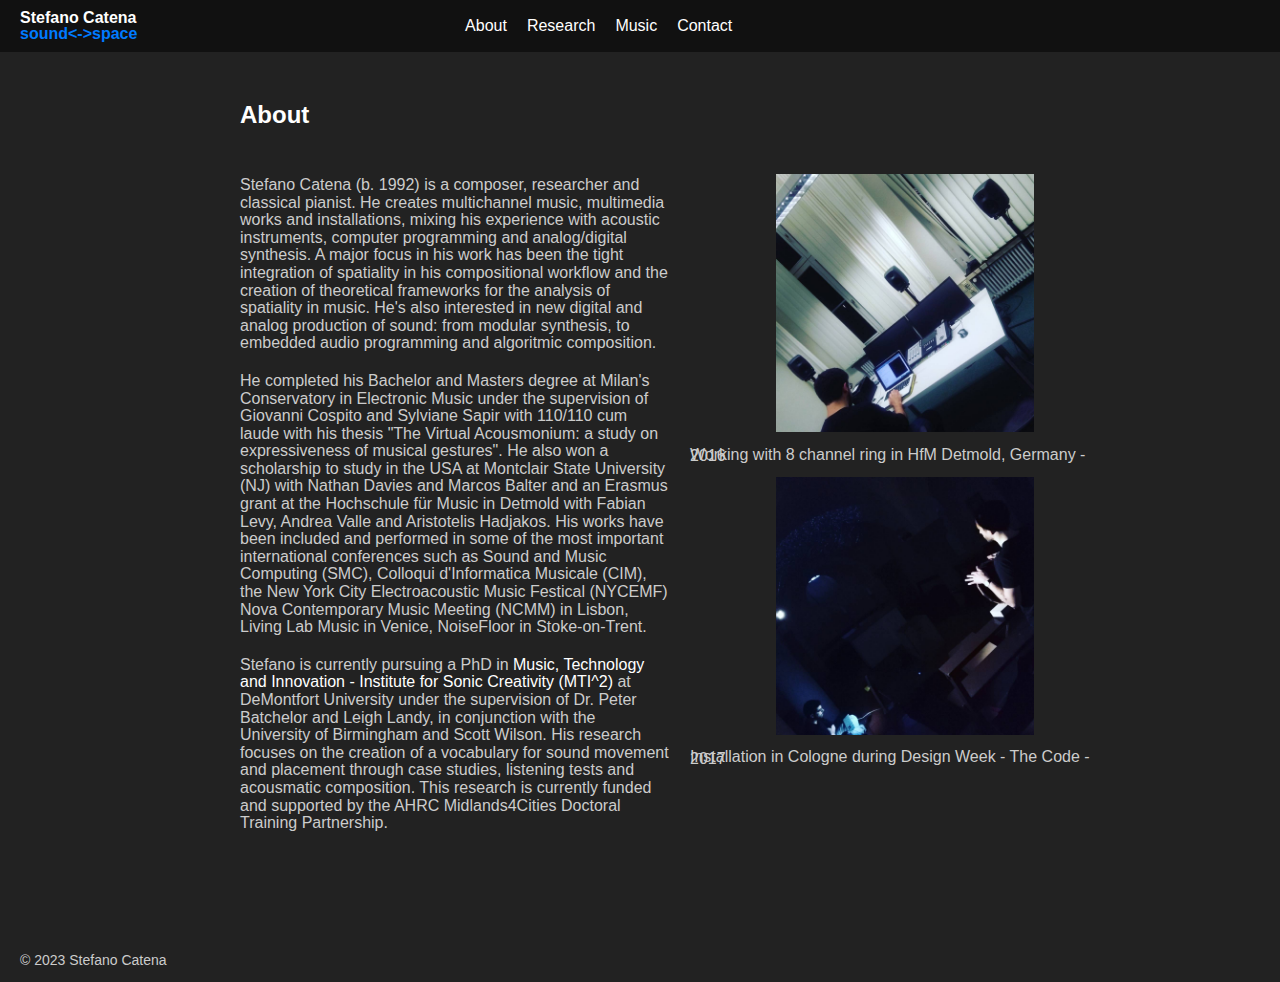
==== index.html @ 9e27ecdf "Upload files" ====
<!DOCTYPE html>
<html lang="en">
<head>
  <meta charset="UTF-8">
  <meta name="viewport" content="width=device-width, initial-scale=1.0">
  <title>Stefano Catena - About</title>
  <link rel="stylesheet" href="styles.css">
</head>
<body>
  <header>
    <div class="header-content">
        <div class="branding">
            <h1>
              <a href="index.html">
                <span class="name">Stefano Catena</span><br>
                <span class="tagline">sound&lt;-&gt;space</span>
            </a>
            </h1>
        </div>
        <nav>
        <ul>
            <li><a href="index.html">About</a></li>
            <li><a href="research.html">Research</a></li>
            <li><a href="music.html">Music</a></li>
            <li><a href="contact.html">Contact</a></li>
        </ul>
        </nav>
    </div>
  </header>


  <main>
    <section id="about" class="flex-container">
      <div class="left-column">
        <h2>About</h2>
        <p>&nbsp</p>
        <p>Stefano Catena (b. 1992) is a composer, researcher and classical pianist. He creates multichannel music, multimedia works and installations, mixing his experience with acoustic instruments, computer programming and analog/digital synthesis.
          A major focus in his work has been the tight integration of spatiality in his compositional workflow and the creation of theoretical frameworks for the analysis of spatiality in music. 
          He's also interested in new digital and analog production of sound: from modular synthesis, to embedded audio programming and algoritmic composition.
        </p>
        <p>He completed his Bachelor and Masters degree at Milan's Conservatory in Electronic Music under the supervision of Giovanni Cospito and Sylviane Sapir with 110/110 cum laude with his thesis "The Virtual Acousmonium: a study on expressiveness of musical gestures". 
          He also won a scholarship to study in the USA at Montclair State University (NJ) with Nathan Davies and Marcos Balter and an Erasmus grant at the Hochschule für Music in Detmold with Fabian Levy, Andrea Valle and Aristotelis Hadjakos. 
          His works have been included and performed in some of the most important international conferences such as Sound and Music Computing (SMC), Colloqui d'Informatica Musicale (CIM), the New York City Electroacoustic Music Festical (NYCEMF) Nova Contemporary Music Meeting (NCMM) in Lisbon, Living Lab Music in Venice, NoiseFloor in Stoke-on-Trent.</p>
          <p>Stefano is currently pursuing a PhD in <a href="https://www.dmu.ac.uk/research/research-faculties-and-institutes/technology/mtirc/mtirc.aspx">Music, Technology and Innovation - Institute for Sonic Creativity (MTI^2)</a> at DeMontfort University under the supervision of Dr. Peter Batchelor and Leigh Landy, in conjunction with the University of Birmingham and Scott Wilson. 
            His research focuses on the creation of a vocabulary for sound movement and placement through case studies, listening tests and acousmatic composition. 
          This research is currently funded and supported by the AHRC Midlands4Cities Doctoral Training Partnership.
          </p>
      </div>
      <div class="right-column">
        <img src="8ch.jpg" alt="Your Image">
        <p>&nbsp</p>
        <p>Working with 8 channel ring in HfM Detmold, Germany - 2016</p>
        <img src="installation.jpg" alt="Yo">
        <p>&nbsp</p>
        <p>Installation in Cologne during Design Week - The Code - 2017</p>
      </div>
    </section>
  </main>

  <footer>
    <p>&copy; 2023 Stefano Catena</p>
  </footer>
</body>
</html>
---- styles.css ----
/* Reset styles */
* {
  box-sizing: border-box;
  margin: 0;
  padding: 0;
}

/* Global styles */
body {
  font-family: "Arial", sans-serif;
  background-color: #222;
  color: #fff;
  line-height: 1.5;
  display: flex;
  flex-direction: column;
  min-height: 100vh; /* Set minimum height to ensure the footer sticks to the bottom */
  overflow: scroll;
}

a {
  color: #fff;
  text-decoration: none;
}

/* Header */
header {
  background-color: #111;
  padding: 10px 20px;
}

.header-content {
  display: flex;
  align-items: center;
}

nav {
  flex-grow: 1;
  display: flex;
  justify-content: center;
  align-items: center;
  margin-right: 200px;
}

nav ul {
  list-style: none;
  display: flex;
  justify-content: center;
  align-items: center;
}

nav ul li {
  margin-right: 20px;
}

nav ul li:last-child {
  margin-right: 0;
}

nav ul li a {
  position: relative; /* Add relative positioning */
}

nav ul li a:after {
  content: "";
  position: absolute;
  bottom: -5px; /* Adjust the position of the underline */
  left: 0;
  width: 100%;
  height: 2px;
  background-color: #fff;
  transform: scaleX(0); /* Start with no underline */
  transition: transform 0.2s ease-in-out;
}

nav ul li a:hover:after {
  transform: scaleX(1); /* Apply the underline effect on hover */
}

/* Main */
main {
  flex: 1; /* Fill the remaining vertical space */
  padding: 50px 40px;
  margin-right: 120px;
  text-align: center;
}

section {
  margin-bottom: 40px;
}

h1, h2 {
  font-family: "Arial", sans-serif;
  font-weight: 700;
  color: #fff;
}

h1 {
  font-size: 18px;
  margin-bottom: 20px;
  line-height: 1;
}


h2 {
  font-size: 24px;
  margin-bottom: 10px;
}

p {
  margin-bottom: 20px;
  color: #ccc;
}

.button {
  display: inline-block;
  padding: 10px 20px;
  background-color: #007bff;
  color: #fff;
  border-radius: 4px;
  transition: background-color 0.3s ease;
}

.button:hover {
  background-color: #0056b3;
}

.name {
  color: #ffffff; /* Green color for the name */
}

.tagline {
  color: #007bff; /* Blue color for the tagline */
}

.branding {
  display: flex;
  align-items: center;
}

.branding h1 {
  font-family: "Raleway", sans-serif;
  font-weight: 700;
  font-size: 16px;
  color: #fff;
  margin: 0;
  line-height: 1;
}

/* Footer */
footer {
  background-color: #222;
  padding: 8px 20px;
  text-align: center;
  color: #ccc;
  display: flex;
  justify-content: left; /* Center the content horizontally */
  align-items: left; /* Center the content vertically */
  height: 40px; /* Set a fixed height to keep the footer centered */
}

footer p {
  font-size: 14px; /* Adjust the font size as desired */
}

/* Add the following CSS rules to your existing styles.css file */

section#about {
text-align: left;
}

.flex-container {
  display: flex;
}

.left-column {
  flex: 1;
  line-height: 1.1;
  padding-right: 20px;
  margin-left: 200px;
}

.right-column {
  flex: 1;
  line-height: 0.1;
  display: flex;
  flex-direction: column;
  align-items: center;
  justify-content: center;
  padding-left: -10px;
}

.right-column img {
  max-width: 60%;
  height: auto;
}

section#research {
  text-align: left;
  margin-left: 150px;

}

hr.divide {
  align-content: left;
  background-color: whitesmoke;
  width: 80%;
  height: 1px;
  border-top: 1px solid black
}


section
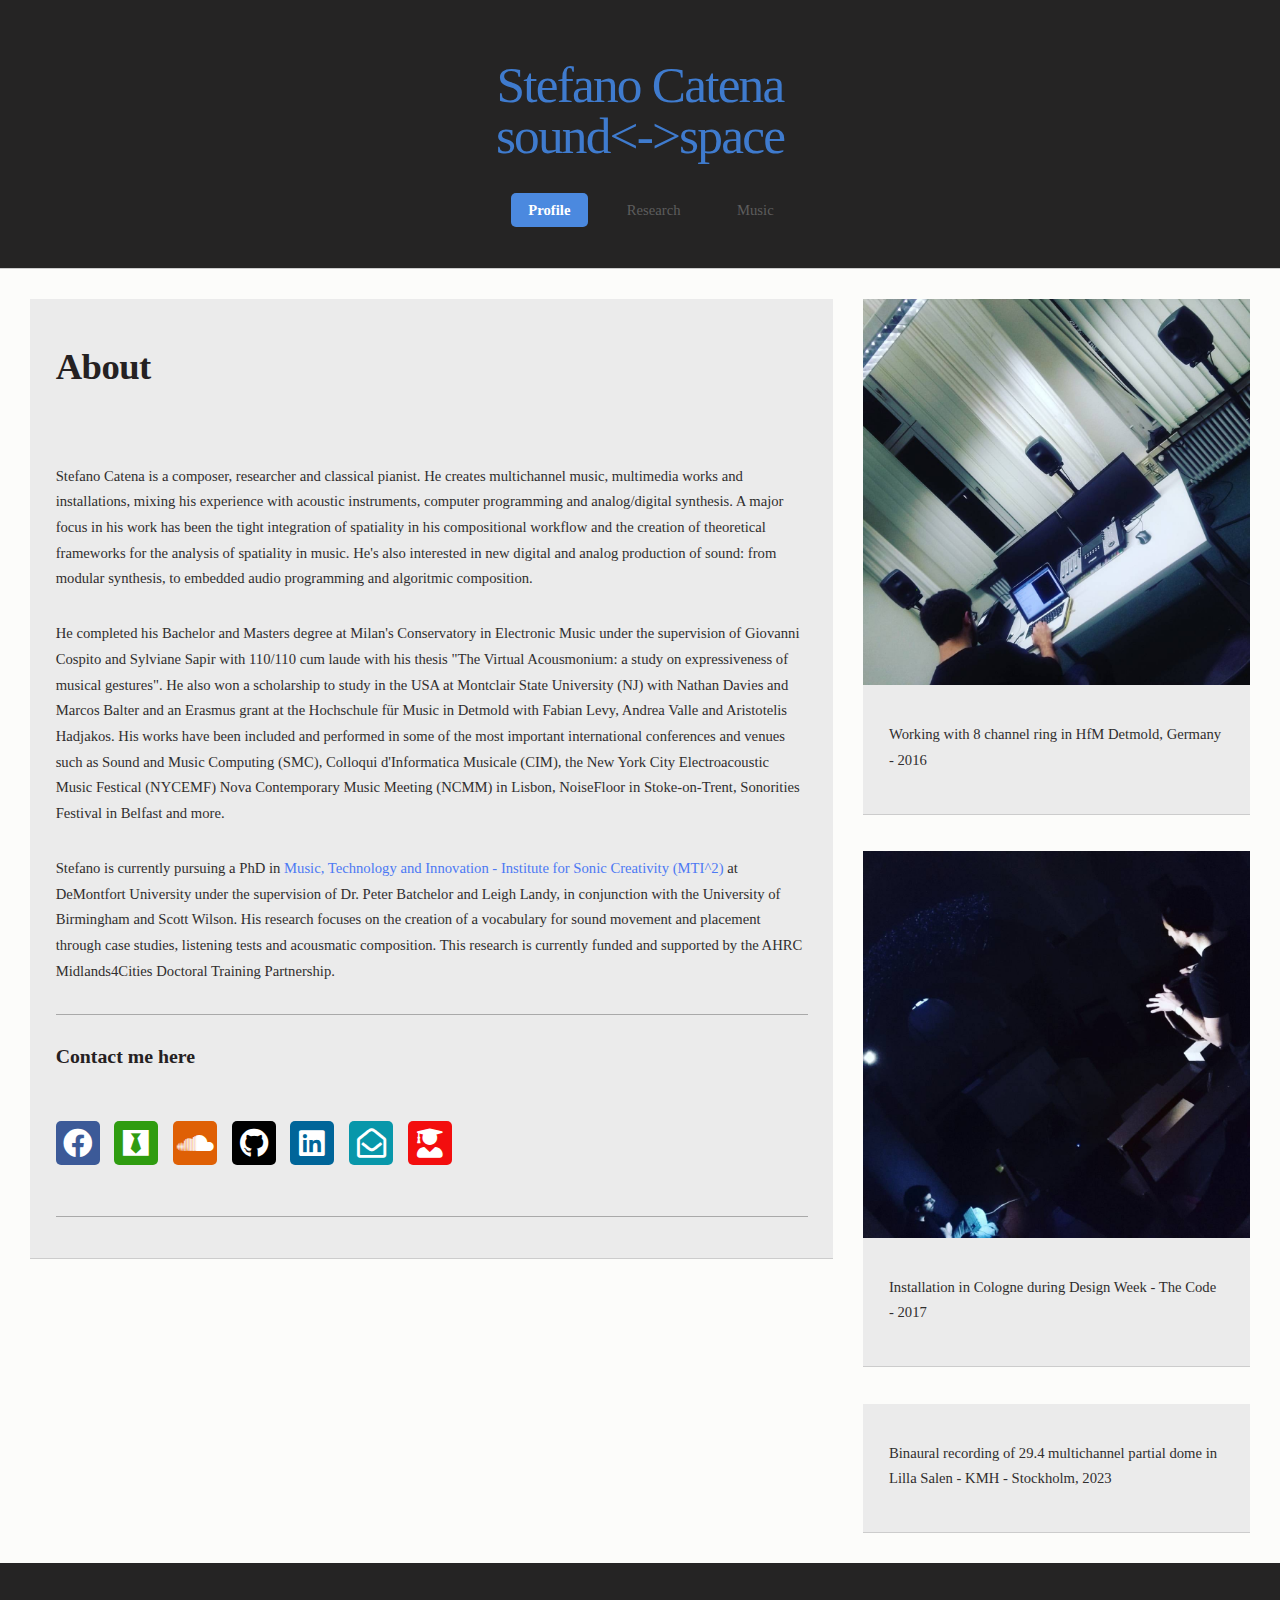
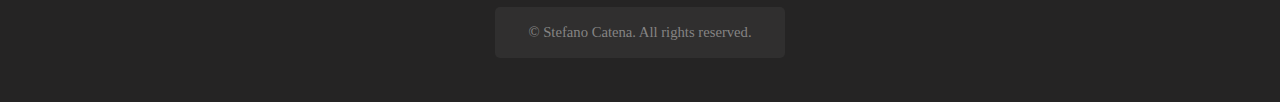
==== commit 1638b5c2: "Upload" ====
--- a/index.html
+++ b/index.html
@@ -1,64 +1,134 @@
-<!DOCTYPE html>
-<html lang="en">
-<head>
-  <meta charset="UTF-8">
-  <meta name="viewport" content="width=device-width, initial-scale=1.0">
-  <title>Stefano Catena - About</title>
-  <link rel="stylesheet" href="styles.css">
-</head>
-<body>
-  <header>
-    <div class="header-content">
-        <div class="branding">
-            <h1>
-              <a href="index.html">
-                <span class="name">Stefano Catena</span><br>
-                <span class="tagline">sound&lt;-&gt;space</span>
-            </a>
-            </h1>
-        </div>
-        <nav>
-        <ul>
-            <li><a href="index.html">About</a></li>
-            <li><a href="research.html">Research</a></li>
-            <li><a href="music.html">Music</a></li>
-            <li><a href="contact.html">Contact</a></li>
-        </ul>
-        </nav>
-    </div>
-  </header>
-
-
-  <main>
-    <section id="about" class="flex-container">
-      <div class="left-column">
-        <h2>About</h2>
-        <p>&nbsp</p>
-        <p>Stefano Catena (b. 1992) is a composer, researcher and classical pianist. He creates multichannel music, multimedia works and installations, mixing his experience with acoustic instruments, computer programming and analog/digital synthesis.
-          A major focus in his work has been the tight integration of spatiality in his compositional workflow and the creation of theoretical frameworks for the analysis of spatiality in music. 
-          He's also interested in new digital and analog production of sound: from modular synthesis, to embedded audio programming and algoritmic composition.
-        </p>
-        <p>He completed his Bachelor and Masters degree at Milan's Conservatory in Electronic Music under the supervision of Giovanni Cospito and Sylviane Sapir with 110/110 cum laude with his thesis "The Virtual Acousmonium: a study on expressiveness of musical gestures". 
-          He also won a scholarship to study in the USA at Montclair State University (NJ) with Nathan Davies and Marcos Balter and an Erasmus grant at the Hochschule für Music in Detmold with Fabian Levy, Andrea Valle and Aristotelis Hadjakos. 
-          His works have been included and performed in some of the most important international conferences such as Sound and Music Computing (SMC), Colloqui d'Informatica Musicale (CIM), the New York City Electroacoustic Music Festical (NYCEMF) Nova Contemporary Music Meeting (NCMM) in Lisbon, Living Lab Music in Venice, NoiseFloor in Stoke-on-Trent.</p>
-          <p>Stefano is currently pursuing a PhD in <a href="https://www.dmu.ac.uk/research/research-faculties-and-institutes/technology/mtirc/mtirc.aspx">Music, Technology and Innovation - Institute for Sonic Creativity (MTI^2)</a> at DeMontfort University under the supervision of Dr. Peter Batchelor and Leigh Landy, in conjunction with the University of Birmingham and Scott Wilson. 
-            His research focuses on the creation of a vocabulary for sound movement and placement through case studies, listening tests and acousmatic composition. 
-          This research is currently funded and supported by the AHRC Midlands4Cities Doctoral Training Partnership.
-          </p>
-      </div>
-      <div class="right-column">
-        <img src="8ch.jpg" alt="Your Image">
-        <p>&nbsp</p>
-        <p>Working with 8 channel ring in HfM Detmold, Germany - 2016</p>
-        <img src="installation.jpg" alt="Yo">
-        <p>&nbsp</p>
-        <p>Installation in Cologne during Design Week - The Code - 2017</p>
-      </div>
-    </section>
-  </main>
-
-  <footer>
-    <p>&copy; 2023 Stefano Catena</p>
-  </footer>
-</body>
-</html>
+<!DOCTYPE HTML>
+<html>
+	<head>
+		<title>Stefano Catena - Home</title>
+		<meta charset="utf-8" />
+		<meta name="viewport" content="width=device-width, initial-scale=1, user-scalable=no" />
+		<link rel="stylesheet" href="assets/css/main.css" />
+	</head>
+	<body class="right-sidebar is-preload">
+		<div id="page-wrapper">
+
+			<!-- Header -->
+				<section id="header">
+
+					<!-- Logo -->
+					<h1>
+						<a href="index.html">
+						  <span class="name">Stefano Catena</span><br>
+						  <span class="tagline">sound&lt;-&gt;space</span>
+					  </a>
+					  </h1>
+
+					<!-- Nav -->
+						<nav id="nav">
+							<ul>
+								<li class="current"><a href="index.html">Profile</a></li>
+								<li><a href="research.html">Research</a></li>
+								<li><a href="music.html">Music</a></li>
+							</ul>
+						</nav>
+
+				</section>
+
+			<!-- Main -->
+				<section id="main">
+					<div class="container">
+						<div class="row">
+							<div class="col-8 col-12-medium">
+
+								<!-- Content -->
+									<article class="box post">
+										<!--<a href="#" class="image featured"><img src="images/pic01.jpg" alt="" /></a>-->
+										<header>
+											<h2>About</h2>
+										</header>
+										<p>&nbsp</p>
+										<p>
+											Stefano Catena is a composer, researcher and classical pianist. He creates multichannel music, multimedia works and installations, mixing his experience with acoustic instruments, computer programming and analog/digital synthesis.
+          A major focus in his work has been the tight integration of spatiality in his compositional workflow and the creation of theoretical frameworks for the analysis of spatiality in music. 
+          He's also interested in new digital and analog production of sound: from modular synthesis, to embedded audio programming and algoritmic composition.
+										</p>
+										<p>
+											He completed his Bachelor and Masters degree at Milan's Conservatory in Electronic Music under the supervision of Giovanni Cospito and Sylviane Sapir with 110/110 cum laude with his thesis "The Virtual Acousmonium: a study on expressiveness of musical gestures". 
+          He also won a scholarship to study in the USA at Montclair State University (NJ) with Nathan Davies and Marcos Balter and an Erasmus grant at the Hochschule für Music in Detmold with Fabian Levy, Andrea Valle and Aristotelis Hadjakos. 
+          His works have been included and performed in some of the most important international conferences and venues such as Sound and Music Computing (SMC), Colloqui d'Informatica Musicale (CIM), the New York City Electroacoustic Music Festical (NYCEMF) Nova Contemporary Music Meeting (NCMM) in Lisbon, NoiseFloor in Stoke-on-Trent, Sonorities Festival in Belfast and more.
+										</p>
+											<p>
+												Stefano is currently pursuing a PhD in <a href="https://www.dmu.ac.uk/research/research-faculties-and-institutes/technology/mtirc/mtirc.aspx">Music, Technology and Innovation - Institute for Sonic Creativity (MTI^2)</a> at DeMontfort University under the supervision of Dr. Peter Batchelor and Leigh Landy, in conjunction with the University of Birmingham and Scott Wilson. 
+            His research focuses on the creation of a vocabulary for sound movement and placement through case studies, listening tests and acousmatic composition. 
+          This research is currently funded and supported by the AHRC Midlands4Cities Doctoral Training Partnership.
+											</p>
+											<hr>
+											<h3>Contact me here</h3>
+											<br>
+											<br>
+											<ul class="social">
+												<li><a class="icon brands fa-facebook" href="https://www.facebook.com/stecat.23"><span class="label">Facebook</span></a></li>
+												<li><a class="icon brands fa-black-tie" href="https://www.midlands4cities.ac.uk/student_profile/stefano-catena/"><span class="label">Midlands4Cities</span></a></li>
+												<li><a class="icon brands fa-soundcloud" href="https://soundcloud.com/stefanocatena"><span class="label">SoundCloud</span></a></li>
+												<li><a class="icon brands fa-github" href="https://github.com/StefanoCatena"><span class="label">Github</span></a></li>
+												<li><a class="icon brands fa-linkedin" href="https://www.linkedin.com/in/stefano-catena-256463101/"><span class="label">LinkedIn</span></a></li>
+												<li><a class="icon business fa-envelope-open" href="mailto:stefano.catena23@gmail.com"><span class="label">Mail</span></a></li>
+												<li><a class="fas fa-user-graduate" href="https://dmu.academia.edu/StefanoCatena"></a></li>
+			
+											</ul>
+
+											<hr>
+
+									</article>
+
+							</div>
+							<div class="col-4 col-12-medium">
+
+								<!-- Sidebar -->
+									<section class="box">
+										<a href="#" class="image featured"><img src="images/8ch.jpg" alt="" /></a>
+										<p>Working with 8 channel ring in HfM Detmold, Germany - 2016</p>
+									</section>
+									<section class="box">
+										<a href="#" class="image featured"><img src="images/installation.jpg" alt="" /></a>
+										<p>Installation in Cologne during Design Week - The Code - 2017</p>
+									</section>
+									<section class="box">
+										<a href="#" class="image featured"><img src="images/pic.png" alt="" /></a>
+										<p>Binaural recording of 29.4 multichannel partial dome in Lilla Salen - KMH - Stockholm, 2023</p>
+									</section>
+									
+
+
+							</div>
+							
+						</div>
+					</div>
+				</section>
+
+			<!-- Footer -->
+			<section id="footer">
+				<div class="container">
+					<div class="row">
+						<div class="col-12">
+
+							<!-- Copyright -->
+								<div id="copyright">
+									<ul class="links">
+										<li>&copy; Stefano Catena. All rights reserved.</li>
+									</ul>
+								</div>
+
+						</div>
+					</div>
+				</div>
+			</section>
+		</div>
+
+		<!-- Scripts -->
+			<script src="assets/js/jquery.min.js"></script>
+			<script src="assets/js/jquery.dropotron.min.js"></script>
+			<script src="assets/js/browser.min.js"></script>
+			<script src="assets/js/breakpoints.min.js"></script>
+			<script src="assets/js/util.js"></script>
+			<script src="assets/js/main.js"></script>
+
+	</body>
+</html>--- a/assets/css/main.css
+++ b/assets/css/main.css
@@ -0,0 +1,2949 @@
+@import url("fontawesome-all.min.css");
+@import url("https://fonts.googleapis.com/css?family=Source+Sans+Pro:300,400,700,900,300italic");
+
+/*
+	Dopetrope by HTML5 UP
+	html5up.net | @ajlkn
+	Free for personal and commercial use under the CCA 3.0 license (html5up.net/license)
+*/
+
+html, body, div, span, applet, object,
+iframe, h1, h2, h3, h4, h5, h6, p, blockquote,
+pre, a, abbr, acronym, address, big, cite,
+code, del, dfn, em, img, ins, kbd, q, s, samp,
+small, strike, strong, sub, sup, tt, var, b,
+u, i, center, dl, dt, dd, ol, ul, li, fieldset,
+form, label, legend, table, caption, tbody,
+tfoot, thead, tr, th, td, article, aside,
+canvas, details, embed, figure, figcaption,
+footer, header, hgroup, menu, nav, output, ruby,
+section, summary, time, mark, audio, video {
+	margin: 0;
+	padding: 0;
+	border: 0;
+	font-size: 100%;
+	font: inherit;
+	vertical-align: baseline;}
+
+article, aside, details, figcaption, figure,
+footer, header, hgroup, menu, nav, section {
+	display: block;}
+
+body {
+	line-height: 1;
+}
+
+ol, ul {
+	list-style: none;
+}
+
+blockquote, q {
+	quotes: none;
+}
+
+	blockquote:before, blockquote:after, q:before, q:after {
+		content: '';
+		content: none;
+	}
+
+table {
+	border-collapse: collapse;
+	border-spacing: 0;
+}
+
+body {
+	-webkit-text-size-adjust: none;
+}
+
+mark {
+	background-color: transparent;
+	color: inherit;
+}
+
+input::-moz-focus-inner {
+	border: 0;
+	padding: 0;
+}
+
+input, select, textarea {
+	-moz-appearance: none;
+	-webkit-appearance: none;
+	-ms-appearance: none;
+	appearance: none;
+}
+
+/* Basic */
+
+	html {
+		box-sizing: border-box;
+	}
+
+	*, *:before, *:after {
+		box-sizing: inherit;
+	}
+
+	body {
+		background: #252424;
+	}
+
+		body.is-preload *, body.is-preload *:before, body.is-preload *:after {
+			-moz-animation: none !important;
+			-webkit-animation: none !important;
+			-ms-animation: none !important;
+			animation: none !important;
+			-moz-transition: none !important;
+			-webkit-transition: none !important;
+			-ms-transition: none !important;
+			transition: none !important;
+		}
+
+	body, input, textarea, select {
+		font-family: 'Verdana';
+		font-weight: 300;
+		color: #302e2e;
+		font-size: 14pt;
+		line-height: 1.75em;
+	}
+
+	strong, b {
+		color: #000000;
+		font-weight: 550;
+		font-stye: bold;
+	}
+
+	i, em {
+		font-style: italic;
+	}
+
+	sub {
+		position: relative;
+		top: 0.5em;
+		font-size: 0.8em;
+	}
+
+	sup {
+		position: relative;
+		top: -0.5em;
+		font-size: 0.8em;
+	}
+
+	blockquote {
+		border-left: solid 0.75em #dddddd;
+		padding: 1em 0 1em 1.5em;
+		font-style: italic;
+	}
+
+	h1, h2, h3, h4, h5, h6 {
+		color: #252122;
+		font-weight: 700;
+	}
+
+	h1 a, h2 a, h3 a, h4 a, h5 a, h6 a {
+		color: inherit;
+		text-decoration: none;
+	}
+
+	h2 {
+		font-size: 1.5em;
+	}
+
+	h3 {
+		font-size: 1.35em;
+	}
+
+	a {
+		color: #4d79f3;
+		text-decoration: none;
+	}
+
+		a:hover {
+			color: #7e9ae9;
+			text-decoration: none ;
+		}
+
+	br.clear {
+		clear: both;
+	}
+
+	hr {
+		border: 0;
+		border-top: solid 1px #a9a9a9;
+		height: 1px;
+		margin: 2em 0 2em 0;
+	}
+
+	p, ul, ol, dl, table {
+		margin-bottom: 2em;
+	}
+
+/* Container */
+
+	.container {
+		margin: 0 auto;
+		max-width: 100%;
+		width: 70em;
+	}
+
+		@media screen and (max-width: 1680px) {
+
+			.container {
+				width: 70em;
+			}
+
+		}
+
+		@media screen and (max-width: 1280px) {
+
+			.container {
+				width: calc(100% - 60px);
+			}
+
+		}
+
+		@media screen and (max-width: 980px) {
+
+			.container {
+				width: calc(100% - 80px);
+			}
+
+		}
+
+		@media screen and (max-width: 736px) {
+
+			.container {
+				width: calc(100% - 40px);
+			}
+
+		}
+
+/* Row */
+
+	.row {
+		display: flex;
+		flex-wrap: wrap;
+		box-sizing: border-box;
+		align-items: stretch;
+	}
+
+		.row > * {
+			box-sizing: border-box;
+		}
+
+		.row.gtr-uniform > * > :last-child {
+			margin-bottom: 0;
+		}
+
+		.row.aln-left {
+			justify-content: flex-start;
+		}
+
+		.row.aln-center {
+			justify-content: center;
+		}
+
+		.row.aln-right {
+			justify-content: flex-end;
+		}
+
+		.row.aln-top {
+			align-items: flex-start;
+		}
+
+		.row.aln-middle {
+			align-items: center;
+		}
+
+		.row.aln-bottom {
+			align-items: flex-end;
+		}
+
+		.row > .imp {
+			order: -1;
+		}
+
+		.row > .col-1 {
+			width: 8.33333%;
+		}
+
+		.row > .off-1 {
+			margin-left: 8.33333%;
+		}
+
+		.row > .col-2 {
+			width: 16.66667%;
+		}
+
+		.row > .off-2 {
+			margin-left: 16.66667%;
+		}
+
+		.row > .col-3 {
+			width: 25%;
+		}
+
+		.row > .off-3 {
+			margin-left: 25%;
+		}
+
+		.row > .col-4 {
+			width: 33.33333%;
+		}
+
+		.row > .off-4 {
+			margin-left: 33.33333%;
+		}
+
+		.row > .col-5 {
+			width: 41.66667%;
+		}
+
+		.row > .off-5 {
+			margin-left: 41.66667%;
+		}
+
+		.row > .col-6 {
+			width: 50%;
+		}
+
+		.row > .off-6 {
+			margin-left: 50%;
+		}
+
+		.row > .col-7 {
+			width: 58.33333%;
+		}
+
+		.row > .off-7 {
+			margin-left: 58.33333%;
+		}
+
+		.row > .col-8 {
+			width: 66.66667%;
+		}
+
+		.row > .off-8 {
+			margin-left: 66.66667%;
+		}
+
+		.row > .col-9 {
+			width: 75%;
+		}
+
+		.row > .off-9 {
+			margin-left: 75%;
+		}
+
+		.row > .col-10 {
+			width: 83.33333%;
+		}
+
+		.row > .off-10 {
+			margin-left: 83.33333%;
+		}
+
+		.row > .col-11 {
+			width: 91.66667%;
+		}
+
+		.row > .off-11 {
+			margin-left: 91.66667%;
+		}
+
+		.row > .col-12 {
+			width: 100%;
+		}
+
+		.row > .off-12 {
+			margin-left: 100%;
+		}
+
+		.row.gtr-0 {
+			margin-top: 0px;
+			margin-left: 0px;
+		}
+
+			.row.gtr-0 > * {
+				padding: 0px 0 0 0px;
+			}
+
+			.row.gtr-0.gtr-uniform {
+				margin-top: 0px;
+			}
+
+				.row.gtr-0.gtr-uniform > * {
+					padding-top: 0px;
+				}
+
+		.row.gtr-25 {
+			margin-top: -12.5px;
+			margin-left: -12.5px;
+		}
+
+			.row.gtr-25 > * {
+				padding: 12.5px 0 0 12.5px;
+			}
+
+			.row.gtr-25.gtr-uniform {
+				margin-top: -12.5px;
+			}
+
+				.row.gtr-25.gtr-uniform > * {
+					padding-top: 12.5px;
+				}
+
+		.row.gtr-50 {
+			margin-top: -25px;
+			margin-left: -25px;
+		}
+
+			.row.gtr-50 > * {
+				padding: 25px 0 0 25px;
+			}
+
+			.row.gtr-50.gtr-uniform {
+				margin-top: -25px;
+			}
+
+				.row.gtr-50.gtr-uniform > * {
+					padding-top: 25px;
+				}
+
+		.row {
+			margin-top: -50px;
+			margin-left: -50px;
+		}
+
+			.row > * {
+				padding: 50px 0 0 50px;
+			}
+
+			.row.gtr-uniform {
+				margin-top: -50px;
+			}
+
+				.row.gtr-uniform > * {
+					padding-top: 50px;
+				}
+
+		.row.gtr-150 {
+			margin-top: -75px;
+			margin-left: -75px;
+		}
+
+			.row.gtr-150 > * {
+				padding: 75px 0 0 75px;
+			}
+
+			.row.gtr-150.gtr-uniform {
+				margin-top: -75px;
+			}
+
+				.row.gtr-150.gtr-uniform > * {
+					padding-top: 75px;
+				}
+
+		.row.gtr-200 {
+			margin-top: -100px;
+			margin-left: -100px;
+		}
+
+			.row.gtr-200 > * {
+				padding: 100px 0 0 100px;
+			}
+
+			.row.gtr-200.gtr-uniform {
+				margin-top: -100px;
+			}
+
+				.row.gtr-200.gtr-uniform > * {
+					padding-top: 100px;
+				}
+
+		@media screen and (max-width: 1680px) {
+
+			.row {
+				display: flex;
+				flex-wrap: wrap;
+				box-sizing: border-box;
+				align-items: stretch;
+			}
+
+				.row > * {
+					box-sizing: border-box;
+				}
+
+				.row.gtr-uniform > * > :last-child {
+					margin-bottom: 0;
+				}
+
+				.row.aln-left {
+					justify-content: flex-start;
+				}
+
+				.row.aln-center {
+					justify-content: center;
+				}
+
+				.row.aln-right {
+					justify-content: flex-end;
+				}
+
+				.row.aln-top {
+					align-items: flex-start;
+				}
+
+				.row.aln-middle {
+					align-items: center;
+				}
+
+				.row.aln-bottom {
+					align-items: flex-end;
+				}
+
+				.row > .imp-xlarge {
+					order: -1;
+				}
+
+				.row > .col-1-xlarge {
+					width: 8.33333%;
+				}
+
+				.row > .off-1-xlarge {
+					margin-left: 8.33333%;
+				}
+
+				.row > .col-2-xlarge {
+					width: 16.66667%;
+				}
+
+				.row > .off-2-xlarge {
+					margin-left: 16.66667%;
+				}
+
+				.row > .col-3-xlarge {
+					width: 25%;
+				}
+
+				.row > .off-3-xlarge {
+					margin-left: 25%;
+				}
+
+				.row > .col-4-xlarge {
+					width: 33.33333%;
+				}
+
+				.row > .off-4-xlarge {
+					margin-left: 33.33333%;
+				}
+
+				.row > .col-5-xlarge {
+					width: 41.66667%;
+				}
+
+				.row > .off-5-xlarge {
+					margin-left: 41.66667%;
+				}
+
+				.row > .col-6-xlarge {
+					width: 50%;
+				}
+
+				.row > .off-6-xlarge {
+					margin-left: 50%;
+				}
+
+				.row > .col-7-xlarge {
+					width: 58.33333%;
+				}
+
+				.row > .off-7-xlarge {
+					margin-left: 58.33333%;
+				}
+
+				.row > .col-8-xlarge {
+					width: 66.66667%;
+				}
+
+				.row > .off-8-xlarge {
+					margin-left: 66.66667%;
+				}
+
+				.row > .col-9-xlarge {
+					width: 75%;
+				}
+
+				.row > .off-9-xlarge {
+					margin-left: 75%;
+				}
+
+				.row > .col-10-xlarge {
+					width: 83.33333%;
+				}
+
+				.row > .off-10-xlarge {
+					margin-left: 83.33333%;
+				}
+
+				.row > .col-11-xlarge {
+					width: 91.66667%;
+				}
+
+				.row > .off-11-xlarge {
+					margin-left: 91.66667%;
+				}
+
+				.row > .col-12-xlarge {
+					width: 100%;
+				}
+
+				.row > .off-12-xlarge {
+					margin-left: 100%;
+				}
+
+				.row.gtr-0 {
+					margin-top: 0px;
+					margin-left: 0px;
+				}
+
+					.row.gtr-0 > * {
+						padding: 0px 0 0 0px;
+					}
+
+					.row.gtr-0.gtr-uniform {
+						margin-top: 0px;
+					}
+
+						.row.gtr-0.gtr-uniform > * {
+							padding-top: 0px;
+						}
+
+				.row.gtr-25 {
+					margin-top: -12.5px;
+					margin-left: -12.5px;
+				}
+
+					.row.gtr-25 > * {
+						padding: 12.5px 0 0 12.5px;
+					}
+
+					.row.gtr-25.gtr-uniform {
+						margin-top: -12.5px;
+					}
+
+						.row.gtr-25.gtr-uniform > * {
+							padding-top: 12.5px;
+						}
+
+				.row.gtr-50 {
+					margin-top: -25px;
+					margin-left: -25px;
+				}
+
+					.row.gtr-50 > * {
+						padding: 25px 0 0 25px;
+					}
+
+					.row.gtr-50.gtr-uniform {
+						margin-top: -25px;
+					}
+
+						.row.gtr-50.gtr-uniform > * {
+							padding-top: 25px;
+						}
+
+				.row {
+					margin-top: -50px;
+					margin-left: -50px;
+				}
+
+					.row > * {
+						padding: 50px 0 0 50px;
+					}
+
+					.row.gtr-uniform {
+						margin-top: -50px;
+					}
+
+						.row.gtr-uniform > * {
+							padding-top: 50px;
+						}
+
+				.row.gtr-150 {
+					margin-top: -75px;
+					margin-left: -75px;
+				}
+
+					.row.gtr-150 > * {
+						padding: 75px 0 0 75px;
+					}
+
+					.row.gtr-150.gtr-uniform {
+						margin-top: -75px;
+					}
+
+						.row.gtr-150.gtr-uniform > * {
+							padding-top: 75px;
+						}
+
+				.row.gtr-200 {
+					margin-top: -100px;
+					margin-left: -100px;
+				}
+
+					.row.gtr-200 > * {
+						padding: 100px 0 0 100px;
+					}
+
+					.row.gtr-200.gtr-uniform {
+						margin-top: -100px;
+					}
+
+						.row.gtr-200.gtr-uniform > * {
+							padding-top: 100px;
+						}
+
+		}
+
+		@media screen and (max-width: 1280px) {
+
+			.row {
+				display: flex;
+				flex-wrap: wrap;
+				box-sizing: border-box;
+				align-items: stretch;
+			}
+
+				.row > * {
+					box-sizing: border-box;
+				}
+
+				.row.gtr-uniform > * > :last-child {
+					margin-bottom: 0;
+				}
+
+				.row.aln-left {
+					justify-content: flex-start;
+				}
+
+				.row.aln-center {
+					justify-content: center;
+				}
+
+				.row.aln-right {
+					justify-content: flex-end;
+				}
+
+				.row.aln-top {
+					align-items: flex-start;
+				}
+
+				.row.aln-middle {
+					align-items: center;
+				}
+
+				.row.aln-bottom {
+					align-items: flex-end;
+				}
+
+				.row > .imp-large {
+					order: -1;
+				}
+
+				.row > .col-1-large {
+					width: 8.33333%;
+				}
+
+				.row > .off-1-large {
+					margin-left: 8.33333%;
+				}
+
+				.row > .col-2-large {
+					width: 16.66667%;
+				}
+
+				.row > .off-2-large {
+					margin-left: 16.66667%;
+				}
+
+				.row > .col-3-large {
+					width: 25%;
+				}
+
+				.row > .off-3-large {
+					margin-left: 25%;
+				}
+
+				.row > .col-4-large {
+					width: 33.33333%;
+				}
+
+				.row > .off-4-large {
+					margin-left: 33.33333%;
+				}
+
+				.row > .col-5-large {
+					width: 41.66667%;
+				}
+
+				.row > .off-5-large {
+					margin-left: 41.66667%;
+				}
+
+				.row > .col-6-large {
+					width: 50%;
+				}
+
+				.row > .off-6-large {
+					margin-left: 50%;
+				}
+
+				.row > .col-7-large {
+					width: 58.33333%;
+				}
+
+				.row > .off-7-large {
+					margin-left: 58.33333%;
+				}
+
+				.row > .col-8-large {
+					width: 66.66667%;
+				}
+
+				.row > .off-8-large {
+					margin-left: 66.66667%;
+				}
+
+				.row > .col-9-large {
+					width: 75%;
+				}
+
+				.row > .off-9-large {
+					margin-left: 75%;
+				}
+
+				.row > .col-10-large {
+					width: 83.33333%;
+				}
+
+				.row > .off-10-large {
+					margin-left: 83.33333%;
+				}
+
+				.row > .col-11-large {
+					width: 91.66667%;
+				}
+
+				.row > .off-11-large {
+					margin-left: 91.66667%;
+				}
+
+				.row > .col-12-large {
+					width: 100%;
+				}
+
+				.row > .off-12-large {
+					margin-left: 100%;
+				}
+
+				.row.gtr-0 {
+					margin-top: 0px;
+					margin-left: 0px;
+				}
+
+					.row.gtr-0 > * {
+						padding: 0px 0 0 0px;
+					}
+
+					.row.gtr-0.gtr-uniform {
+						margin-top: 0px;
+					}
+
+						.row.gtr-0.gtr-uniform > * {
+							padding-top: 0px;
+						}
+
+				.row.gtr-25 {
+					margin-top: -7.5px;
+					margin-left: -7.5px;
+				}
+
+					.row.gtr-25 > * {
+						padding: 7.5px 0 0 7.5px;
+					}
+
+					.row.gtr-25.gtr-uniform {
+						margin-top: -7.5px;
+					}
+
+						.row.gtr-25.gtr-uniform > * {
+							padding-top: 7.5px;
+						}
+
+				.row.gtr-50 {
+					margin-top: -15px;
+					margin-left: -15px;
+				}
+
+					.row.gtr-50 > * {
+						padding: 15px 0 0 15px;
+					}
+
+					.row.gtr-50.gtr-uniform {
+						margin-top: -15px;
+					}
+
+						.row.gtr-50.gtr-uniform > * {
+							padding-top: 15px;
+						}
+
+				.row {
+					margin-top: -30px;
+					margin-left: -30px;
+				}
+
+					.row > * {
+						padding: 30px 0 0 30px;
+					}
+
+					.row.gtr-uniform {
+						margin-top: -30px;
+					}
+
+						.row.gtr-uniform > * {
+							padding-top: 30px;
+						}
+
+				.row.gtr-150 {
+					margin-top: -45px;
+					margin-left: -45px;
+				}
+
+					.row.gtr-150 > * {
+						padding: 45px 0 0 45px;
+					}
+
+					.row.gtr-150.gtr-uniform {
+						margin-top: -45px;
+					}
+
+						.row.gtr-150.gtr-uniform > * {
+							padding-top: 45px;
+						}
+
+				.row.gtr-200 {
+					margin-top: -60px;
+					margin-left: -60px;
+				}
+
+					.row.gtr-200 > * {
+						padding: 60px 0 0 60px;
+					}
+
+					.row.gtr-200.gtr-uniform {
+						margin-top: -60px;
+					}
+
+						.row.gtr-200.gtr-uniform > * {
+							padding-top: 60px;
+						}
+
+		}
+
+		@media screen and (max-width: 980px) {
+
+			.row {
+				display: flex;
+				flex-wrap: wrap;
+				box-sizing: border-box;
+				align-items: stretch;
+			}
+
+				.row > * {
+					box-sizing: border-box;
+				}
+
+				.row.gtr-uniform > * > :last-child {
+					margin-bottom: 0;
+				}
+
+				.row.aln-left {
+					justify-content: flex-start;
+				}
+
+				.row.aln-center {
+					justify-content: center;
+				}
+
+				.row.aln-right {
+					justify-content: flex-end;
+				}
+
+				.row.aln-top {
+					align-items: flex-start;
+				}
+
+				.row.aln-middle {
+					align-items: center;
+				}
+
+				.row.aln-bottom {
+					align-items: flex-end;
+				}
+
+				.row > .imp-medium {
+					order: -1;
+				}
+
+				.row > .col-1-medium {
+					width: 8.33333%;
+				}
+
+				.row > .off-1-medium {
+					margin-left: 8.33333%;
+				}
+
+				.row > .col-2-medium {
+					width: 16.66667%;
+				}
+
+				.row > .off-2-medium {
+					margin-left: 16.66667%;
+				}
+
+				.row > .col-3-medium {
+					width: 25%;
+				}
+
+				.row > .off-3-medium {
+					margin-left: 25%;
+				}
+
+				.row > .col-4-medium {
+					width: 33.33333%;
+				}
+
+				.row > .off-4-medium {
+					margin-left: 33.33333%;
+				}
+
+				.row > .col-5-medium {
+					width: 41.66667%;
+				}
+
+				.row > .off-5-medium {
+					margin-left: 41.66667%;
+				}
+
+				.row > .col-6-medium {
+					width: 50%;
+				}
+
+				.row > .off-6-medium {
+					margin-left: 50%;
+				}
+
+				.row > .col-7-medium {
+					width: 58.33333%;
+				}
+
+				.row > .off-7-medium {
+					margin-left: 58.33333%;
+				}
+
+				.row > .col-8-medium {
+					width: 66.66667%;
+				}
+
+				.row > .off-8-medium {
+					margin-left: 66.66667%;
+				}
+
+				.row > .col-9-medium {
+					width: 75%;
+				}
+
+				.row > .off-9-medium {
+					margin-left: 75%;
+				}
+
+				.row > .col-10-medium {
+					width: 83.33333%;
+				}
+
+				.row > .off-10-medium {
+					margin-left: 83.33333%;
+				}
+
+				.row > .col-11-medium {
+					width: 91.66667%;
+				}
+
+				.row > .off-11-medium {
+					margin-left: 91.66667%;
+				}
+
+				.row > .col-12-medium {
+					width: 100%;
+				}
+
+				.row > .off-12-medium {
+					margin-left: 100%;
+				}
+
+				.row.gtr-0 {
+					margin-top: 0px;
+					margin-left: 0px;
+				}
+
+					.row.gtr-0 > * {
+						padding: 0px 0 0 0px;
+					}
+
+					.row.gtr-0.gtr-uniform {
+						margin-top: 0px;
+					}
+
+						.row.gtr-0.gtr-uniform > * {
+							padding-top: 0px;
+						}
+
+				.row.gtr-25 {
+					margin-top: -10px;
+					margin-left: -10px;
+				}
+
+					.row.gtr-25 > * {
+						padding: 10px 0 0 10px;
+					}
+
+					.row.gtr-25.gtr-uniform {
+						margin-top: -10px;
+					}
+
+						.row.gtr-25.gtr-uniform > * {
+							padding-top: 10px;
+						}
+
+				.row.gtr-50 {
+					margin-top: -20px;
+					margin-left: -20px;
+				}
+
+					.row.gtr-50 > * {
+						padding: 20px 0 0 20px;
+					}
+
+					.row.gtr-50.gtr-uniform {
+						margin-top: -20px;
+					}
+
+						.row.gtr-50.gtr-uniform > * {
+							padding-top: 20px;
+						}
+
+				.row {
+					margin-top: -40px;
+					margin-left: -40px;
+				}
+
+					.row > * {
+						padding: 40px 0 0 40px;
+					}
+
+					.row.gtr-uniform {
+						margin-top: -40px;
+					}
+
+						.row.gtr-uniform > * {
+							padding-top: 40px;
+						}
+
+				.row.gtr-150 {
+					margin-top: -60px;
+					margin-left: -60px;
+				}
+
+					.row.gtr-150 > * {
+						padding: 60px 0 0 60px;
+					}
+
+					.row.gtr-150.gtr-uniform {
+						margin-top: -60px;
+					}
+
+						.row.gtr-150.gtr-uniform > * {
+							padding-top: 60px;
+						}
+
+				.row.gtr-200 {
+					margin-top: -80px;
+					margin-left: -80px;
+				}
+
+					.row.gtr-200 > * {
+						padding: 80px 0 0 80px;
+					}
+
+					.row.gtr-200.gtr-uniform {
+						margin-top: -80px;
+					}
+
+						.row.gtr-200.gtr-uniform > * {
+							padding-top: 80px;
+						}
+
+		}
+
+		@media screen and (max-width: 736px) {
+
+			.row {
+				display: flex;
+				flex-wrap: wrap;
+				box-sizing: border-box;
+				align-items: stretch;
+			}
+
+				.row > * {
+					box-sizing: border-box;
+				}
+
+				.row.gtr-uniform > * > :last-child {
+					margin-bottom: 0;
+				}
+
+				.row.aln-left {
+					justify-content: flex-start;
+				}
+
+				.row.aln-center {
+					justify-content: center;
+				}
+
+				.row.aln-right {
+					justify-content: flex-end;
+				}
+
+				.row.aln-top {
+					align-items: flex-start;
+				}
+
+				.row.aln-middle {
+					align-items: center;
+				}
+
+				.row.aln-bottom {
+					align-items: flex-end;
+				}
+
+				.row > .imp-small {
+					order: -1;
+				}
+
+				.row > .col-1-small {
+					width: 8.33333%;
+				}
+
+				.row > .off-1-small {
+					margin-left: 8.33333%;
+				}
+
+				.row > .col-2-small {
+					width: 16.66667%;
+				}
+
+				.row > .off-2-small {
+					margin-left: 16.66667%;
+				}
+
+				.row > .col-3-small {
+					width: 25%;
+				}
+
+				.row > .off-3-small {
+					margin-left: 25%;
+				}
+
+				.row > .col-4-small {
+					width: 33.33333%;
+				}
+
+				.row > .off-4-small {
+					margin-left: 33.33333%;
+				}
+
+				.row > .col-5-small {
+					width: 41.66667%;
+				}
+
+				.row > .off-5-small {
+					margin-left: 41.66667%;
+				}
+
+				.row > .col-6-small {
+					width: 50%;
+				}
+
+				.row > .off-6-small {
+					margin-left: 50%;
+				}
+
+				.row > .col-7-small {
+					width: 58.33333%;
+				}
+
+				.row > .off-7-small {
+					margin-left: 58.33333%;
+				}
+
+				.row > .col-8-small {
+					width: 66.66667%;
+				}
+
+				.row > .off-8-small {
+					margin-left: 66.66667%;
+				}
+
+				.row > .col-9-small {
+					width: 75%;
+				}
+
+				.row > .off-9-small {
+					margin-left: 75%;
+				}
+
+				.row > .col-10-small {
+					width: 83.33333%;
+				}
+
+				.row > .off-10-small {
+					margin-left: 83.33333%;
+				}
+
+				.row > .col-11-small {
+					width: 91.66667%;
+				}
+
+				.row > .off-11-small {
+					margin-left: 91.66667%;
+				}
+
+				.row > .col-12-small {
+					width: 100%;
+				}
+
+				.row > .off-12-small {
+					margin-left: 100%;
+				}
+
+				.row.gtr-0 {
+					margin-top: 0px;
+					margin-left: 0px;
+				}
+
+					.row.gtr-0 > * {
+						padding: 0px 0 0 0px;
+					}
+
+					.row.gtr-0.gtr-uniform {
+						margin-top: 0px;
+					}
+
+						.row.gtr-0.gtr-uniform > * {
+							padding-top: 0px;
+						}
+
+				.row.gtr-25 {
+					margin-top: -5px;
+					margin-left: -5px;
+				}
+
+					.row.gtr-25 > * {
+						padding: 5px 0 0 5px;
+					}
+
+					.row.gtr-25.gtr-uniform {
+						margin-top: -5px;
+					}
+
+						.row.gtr-25.gtr-uniform > * {
+							padding-top: 5px;
+						}
+
+				.row.gtr-50 {
+					margin-top: -10px;
+					margin-left: -10px;
+				}
+
+					.row.gtr-50 > * {
+						padding: 10px 0 0 10px;
+					}
+
+					.row.gtr-50.gtr-uniform {
+						margin-top: -10px;
+					}
+
+						.row.gtr-50.gtr-uniform > * {
+							padding-top: 10px;
+						}
+
+				.row {
+					margin-top: -20px;
+					margin-left: -20px;
+				}
+
+					.row > * {
+						padding: 20px 0 0 20px;
+					}
+
+					.row.gtr-uniform {
+						margin-top: -20px;
+					}
+
+						.row.gtr-uniform > * {
+							padding-top: 20px;
+						}
+
+				.row.gtr-150 {
+					margin-top: -30px;
+					margin-left: -30px;
+				}
+
+					.row.gtr-150 > * {
+						padding: 30px 0 0 30px;
+					}
+
+					.row.gtr-150.gtr-uniform {
+						margin-top: -30px;
+					}
+
+						.row.gtr-150.gtr-uniform > * {
+							padding-top: 30px;
+						}
+
+				.row.gtr-200 {
+					margin-top: -40px;
+					margin-left: -40px;
+				}
+
+					.row.gtr-200 > * {
+						padding: 40px 0 0 40px;
+					}
+
+					.row.gtr-200.gtr-uniform {
+						margin-top: -40px;
+					}
+
+						.row.gtr-200.gtr-uniform > * {
+							padding-top: 40px;
+						}
+
+		}
+
+/* Form */
+
+	form label {
+		display: block;
+		color: #252122;
+		font-weight: 400;
+		margin: 0 0 0.5em 0;
+	}
+
+	form input[type=text],
+	form input[type=email],
+	form input[type=password],
+	form select,
+	form textarea {
+		-webkit-appearance: none;
+		display: block;
+		border: 0;
+		padding: 0.75em 1em;
+		font-size: 1em;
+		border-radius: 5px;
+		border: solid 1px #dddddd;
+		background: #fff;
+		width: 100%;
+	}
+
+		form input[type=text]:focus,
+		form input[type=email]:focus,
+		form input[type=password]:focus,
+		form select:focus,
+		form textarea:focus {
+			box-shadow: inset 0px 0px 1px 1px #43bff0;
+		}
+
+	form textarea {
+		height: 15em;
+	}
+
+	form ::-webkit-input-placeholder {
+		color: #555 !important;
+	}
+
+	form :-moz-placeholder {
+		color: #555 !important;
+	}
+
+	form ::-moz-placeholder {
+		color: #555 !important;
+	}
+
+	form :-ms-input-placeholder {
+		color: #555 !important;
+	}
+
+	form ::-moz-focus-inner {
+		border: 0;
+	}
+
+/* Tables */
+
+	table {
+		width: 100%;
+	}
+
+		table tr {
+			border-top: solid 1px #dddddd;
+		}
+
+			table tr:first-child {
+				border-top: 0;
+			}
+
+		table td {
+			padding: 0.5em 1em 0.5em 1em;
+		}
+
+		table th {
+			text-align: left;
+			padding: 0.5em 1em 0.5em 1em;
+			font-weight: 700;
+			margin: 0 0 1em 0;
+		}
+
+		table thead {
+			border-bottom: solid 2px #dddddd;
+		}
+
+/* Section/Article */
+
+	section, article {
+		margin-bottom: 2.5em;
+	}
+
+		section > :last-child, section:last-child, article > :last-child, article:last-child {
+			margin-bottom: 0;
+		}
+
+	header {
+		margin: 0 0 1.5em 0;
+	}
+
+		header > p {
+			display: block;
+			margin: 0.5em 0 0 0;
+			padding-bottom: 0.5em;
+		}
+
+		header.major {
+			position: relative;
+			text-align: center;
+			border-top: solid 1px #ccc;
+			top: 1em;
+			margin: 0 0 3em 0;
+		}
+
+			header.major h2 {
+				background: #fff;
+				position: relative;
+				top: -0.65em;
+				display: inline;
+				margin: 0;
+				padding: 0 1em 0 1em;
+			}
+
+	footer {
+		margin: 2.25em 0 0 0;
+	}
+
+/* Box */
+
+	.box {
+		background: #ebebeb;
+		border-bottom: solid 1px #ccc;
+		padding: 2.75em 1.75em 2.75em 1.75em;
+	}
+
+		.box .image.featured {
+			position: relative;
+			width: auto;
+			left: 1.75em;
+			top: 1.75em;
+			margin: -4.5em 0 4.25em -3.5em;
+		}
+
+		.box.post header {
+			padding-top: 1em;
+			margin: 0 0 2em 0;
+		}
+
+		.box.post h2 {
+			font-size: 2.5em;
+			letter-spacing: -0.015em;
+		}
+
+		.box.post header > p {
+			margin-top: 1.25em;
+			font-size: 1.25em;
+		}
+
+		.box footer ul.actions {
+			margin-bottom: 0;
+		}
+
+/* Button */
+
+	input[type="button"],
+	input[type="submit"],
+	input[type="reset"],
+	button,
+	.button {
+		-webkit-appearance: none;
+		display: inline-block;
+		text-decoration: none;
+		cursor: pointer;
+		border: 0;
+		border-radius: 5px;
+		background: #4b89df;
+		color: #fff !important;
+		font-weight: 700;
+		outline: 0;
+		font-size: 1.1em;
+		padding: 0.65em 1.5em 0.65em 1.5em;
+		text-align: center;
+		-moz-transition: background-color .25s ease-in-out;
+		-webkit-transition: background-color .25s ease-in-out;
+		-ms-transition: background-color .25s ease-in-out;
+		transition: background-color .25s ease-in-out;
+	}
+
+		input[type="button"]:hover,
+		input[type="submit"]:hover,
+		input[type="reset"]:hover,
+		button:hover,
+		.button:hover {
+			background: #4b89df;
+		}
+
+		input[type="button"]:active,
+		input[type="submit"]:active,
+		input[type="reset"]:active,
+		button:active,
+		.button:active {
+			background: #4b89df;
+		}
+
+		input[type="button"].alt,
+		input[type="submit"].alt,
+		input[type="reset"].alt,
+		button.alt,
+		.button.alt {
+			background: #252122;
+		}
+
+			input[type="button"].alt:hover,
+			input[type="submit"].alt:hover,
+			input[type="reset"].alt:hover,
+			button.alt:hover,
+			.button.alt:hover {
+				background: #353132;
+			}
+
+			input[type="button"].alt:active,
+			input[type="submit"].alt:active,
+			input[type="reset"].alt:active,
+			button.alt:active,
+			.button.alt:active {
+				background: #151112;
+			}
+
+		input[type="button"].icon:before,
+		input[type="submit"].icon:before,
+		input[type="reset"].icon:before,
+		button.icon:before,
+		.button.icon:before {
+			opacity: 0.35;
+			position: relative;
+			top: 0.05em;
+			margin-right: 0.75em;
+		}
+
+		input[type="button"].large,
+		input[type="submit"].large,
+		input[type="reset"].large,
+		button.large,
+		.button.large {
+			font-size: 1.5em;
+			padding: 0.75em 1.5em 0.75em 1.5em;
+		}
+
+/* Image */
+
+	.image {
+		display: inline-block;
+		outline: 0;
+	}
+
+		.image img {
+			display: block;
+			width: 100%;
+		}
+
+		.image.centered {
+			display: block;
+			margin: 0 0 2em 0;
+		}
+
+			.image.centered img {
+				margin: 0 auto;
+				width: auto;
+			}
+
+		.image.featured {
+			display: block;
+			width: 100%;
+			margin: 0 0 2em 0;
+		}
+
+		.image.left {
+			float: left;
+			margin: 0 2em 2em 0;
+		}
+
+/* List */
+
+	ul {
+		list-style: disc;
+		padding-left: 1em;
+	}
+
+		ul li {
+			padding-left: 0.5em;
+		}
+
+	ol {
+		list-style: decimal;
+		padding-left: 1.25em;
+	}
+
+		ol li {
+			padding-left: 0.25em;
+		}
+
+/* Actions */
+
+	ul.actions {
+		list-style: none;
+		padding-left: 0;
+	}
+
+		ul.actions li {
+			display: inline-block;
+			margin-left: 1em;
+			padding-left: 0;
+		}
+
+			ul.actions li:first-child {
+				margin-left: 0;
+			}
+
+/* Links */
+
+	ul.links {
+		list-style: none;
+		padding-left: 0;
+	}
+
+		ul.links li {
+			display: inline-block;
+			border-left: solid 1px rgba(255, 255, 255, 0.05);
+			padding: 0 0 0 1em;
+			margin: 0 0 0 1em;
+		}
+
+			ul.links li:first-child {
+				border-left: 0;
+				padding-left: 0;
+				margin-left: 0;
+			}
+
+/* Contact */
+
+	ul.contact {
+		list-style: none;
+		padding-left: 0;
+	}
+
+		ul.contact li {
+			position: relative;
+			border-top: solid 1px #ddd;
+			padding: 1.3em 0 1.3em 7em;
+		}
+
+			ul.contact li h3 {
+				position: absolute;
+				left: 0;
+				top: 1.3em;
+				font-size: 1.1em;
+			}
+
+			ul.contact li p {
+				margin: 0;
+			}
+
+			ul.contact li:first-child {
+				padding-top: 0;
+				border-top: 0;
+			}
+
+				ul.contact li:first-child h3 {
+					top: 0;
+				}
+
+/* Dates */
+
+	ul.dates {
+		list-style: none;
+		padding-left: 0;
+	}
+
+		ul.dates li {
+			position: relative;
+			border-top: solid 1px #ddd;
+			padding: 1.3em 0 1.3em 6.75em;
+		}
+
+		ul.dates .date {
+			display: block;
+			position: absolute;
+			left: 0;
+			top: 1.3em;
+			background-color: #4b89df;
+			height: 3.5em;
+			text-align: center;
+			color: #fff;
+			line-height: 1em;
+			border-top-left-radius: 5px;
+			border-bottom-left-radius: 5px;
+			padding: 0.5em 0.75em 0 1em;
+		}
+
+			ul.dates .date:after {
+				content: '';
+				position: absolute;
+				bottom: 0;
+				right: -1.2em;
+				border-left: solid 1.25em #4b89df;
+				border-top: solid 1.8em transparent;
+				border-bottom: solid 1.8em transparent;
+			}
+
+			ul.dates .date strong {
+				display: block;
+				font-size: 1.75em;
+				padding-top: 0.15em;
+			}
+
+		ul.dates h3 {
+			font-size: 1.1em;
+		}
+
+		ul.dates p {
+			margin: 0;
+		}
+
+		ul.dates li:first-child {
+			border-top: 0;
+			padding-top: 0;
+		}
+
+			ul.dates li:first-child .date {
+				top: 0;
+			}
+
+/* Divided */
+
+	ul.divided {
+		list-style: none;
+		padding-left: 0;
+	}
+
+		ul.divided li {
+			border-top: solid 1px #ffffff;
+			padding: 1em 0 1em 0;
+		}
+
+			ul.divided li:first-child {
+				border-top: 0;
+				padding-top: 0;
+			}
+
+/* Social */
+
+	ul.social {
+		list-style: none;
+		padding-left: 0;
+		overflow: hidden;
+		cursor: default;
+		margin: 0 0 3.25em 0;
+	}
+
+		ul.social li {
+			display: inline-block;
+			padding-left: 0;
+			margin-left: 0.75em;
+		}
+
+			ul.social li:first-child {
+				margin-left: 0;
+			}
+
+			ul.social li a {
+				display: inline-block;
+				width: 3em;
+				height: 3em;
+				text-align: center;
+				border-radius: 5px;
+				background: #888;
+				-moz-transition: background-color .25s ease-in-out;
+				-webkit-transition: background-color .25s ease-in-out;
+				-ms-transition: background-color .25s ease-in-out;
+				transition: background-color .25s ease-in-out;
+			}
+
+				ul.social li a:before {
+					color: #fff;
+					font-size: 2em;
+					line-height: 1.5em;
+				}
+
+				ul.social li a.fa-facebook {
+					background: #3c5a98;
+				}
+
+					ul.social li a.fa-facebook:hover {
+						background: #4c6aa8;
+					}
+
+				ul.social li a.fa-twitter {
+					background: #2daae4;
+				}
+
+					ul.social li a.fa-twitter:hover {
+						background: #3dbaf4;
+					}
+
+				ul.social li a.fa-linkedin {
+					background: #006599;
+				}
+
+					ul.social li a.fa-linkedin:hover {
+						background: #1075a9;
+					}
+				ul.social li a.fa-soundcloud {
+					background: #df6005;
+				}
+	
+					ul.social li a.fa-soundcloud:hover {
+						background: #df7a32;
+					}
+				ul.social li a.fa-github {
+					background: #000000;
+				}
+	
+					ul.social li a.fa-github:hover {
+						background: #2b2b2b;
+					}
+				ul.social li a.fa-black-tie {
+					background: #2f9c10;
+				}
+	
+					ul.social li a.fa-black-tie:hover {
+						background: #49a92e;
+					}
+
+				ul.social li a.fa-envelope-open {
+						background: #0897aa;
+					}
+	
+						ul.social li a.fa-envelope-open:hover {
+							background: #47afbc;
+						}
+
+
+				ul.social li a.fa-user-graduate {
+						background: #f30e0e;
+						}
+	
+					ul.social li a.fa-user-graduate:hover {
+						background: #e86767;
+						}
+				
+
+/* Icons */
+
+	.icon {
+		text-decoration: none;
+		position: relative;
+		text-decoration: none;
+	}
+
+		.icon:before {
+			-moz-osx-font-smoothing: grayscale;
+			-webkit-font-smoothing: antialiased;
+			display: inline-block;
+			font-style: normal;
+			font-variant: normal;
+			text-rendering: auto;
+			line-height: 1;
+			text-transform: none !important;
+			font-family: 'Font Awesome 5 Free';
+			font-weight: 400;
+		}
+
+		.icon.solid:before {
+			font-weight: 900;
+		}
+
+		.icon.brands:before {
+			font-family: 'Font Awesome 5 Brands';
+		}
+
+		.icon:before {
+			line-height: inherit;
+		}
+
+		.icon > .label {
+			display: none;
+		}
+
+		.icon.featured {
+			position: relative;
+			display: inline-block;
+			background-color: #d52349;
+			width: 9em;
+			padding: 1.75em 0 0.75em 0;
+			border-top-left-radius: 5px;
+			border-top-right-radius: 5px;
+			margin: 0 0 4.5em 0;
+			cursor: default;
+		}
+
+			.icon.featured:before {
+				font-size: 4.5em;
+				line-height: 1em;
+				color: #fff;
+			}
+
+			.icon.featured:after {
+				content: '';
+				position: absolute;
+				bottom: -1.95em;
+				left: 0;
+				border-top: solid 2em #d52349;
+				border-left: solid 4.5em transparent;
+				border-right: solid 4.5em transparent;
+			}
+
+			.icon.featured.alt {
+				background-color: #252122;
+			}
+
+				.icon.featured.alt:after {
+					border-top-color: #252122;
+				}
+
+			.icon.featured.alt2 {
+				background-color: #827a7c;
+			}
+
+				.icon.featured.alt2:after {
+					border-top-color: #827a7c;
+				}
+
+/* Page Wrapper */
+
+	#page-wrapper > section {
+		margin-bottom: 0;
+	}
+
+/* Header */
+
+	#header {
+		position: relative;
+		background: #252424;
+		border-bottom: solid 1px #ccc;
+		padding: 5em 0 4em 0;
+		text-align: center;
+	}
+
+		#header h1 {
+			color: #3f7bce;
+			font-weight: 300;
+			font-size: 3.5em;
+			letter-spacing: -0.035em;
+			line-height: 1;
+			text-align: center;
+		}
+
+/* Nav */
+
+	#nav {
+		margin: 2.5em 0 0 0;
+	}
+
+		#nav > ul {
+			margin: 0;
+		}
+
+			#nav > ul > li {
+				display: inline-block;
+				margin: 0 0.35em 0 0.35em;
+			}
+
+				#nav > ul > li > ul {
+					display: none;
+				}
+
+				#nav > ul > li > a {
+					border-radius: 5px;
+					color: #5d5d5d;
+					text-decoration: none;
+					padding: 0.6em 1.2em 0.6em 1.2em;
+					-moz-transition: background-color .25s ease-in-out;
+					-webkit-transition: background-color .25s ease-in-out;
+					-ms-transition: background-color .25s ease-in-out;
+					transition: background-color .25s ease-in-out;
+					outline: 0;
+				}
+
+				#nav > ul > li:hover > a, #nav > ul > li.active > a {
+					background: #f3f3f3;
+				}
+
+				#nav > ul > li.current > a {
+					background: #4b89df;
+					color: #fff !important;
+					font-weight: 700;
+				}
+
+	.dropotron {
+		border-radius: 5px;
+		background-color: #252122;
+		background-color: rgba(34, 30, 31, 0.98);
+		padding: 1.25em 1.5em 1.25em 1.5em;
+		font-style: italic;
+		min-width: 13em;
+		box-shadow: 0px 8px 15px 0px rgba(0, 0, 0, 0.5);
+		text-align: left;
+		margin-top: -1.25em;
+		margin-left: -1px;
+		list-style: none;
+	}
+
+		.dropotron a, .dropotron span {
+			color: #aaa;
+			text-decoration: none;
+			-moz-transition: color .25s ease-in-out;
+			-webkit-transition: color .25s ease-in-out;
+			-ms-transition: color .25s ease-in-out;
+			transition: color .25s ease-in-out;
+		}
+
+		.dropotron li {
+			padding: 0.25em 0 0.25em 0;
+		}
+
+			.dropotron li:hover > a, .dropotron li:hover > span {
+				color: #fff;
+			}
+
+		.dropotron.level-0 {
+			margin-top: 2em;
+		}
+
+			.dropotron.level-0:before {
+				content: '';
+				display: block;
+				position: absolute;
+				left: 50%;
+				margin-left: -10px;
+				top: -9px;
+				border-left: solid 10px transparent;
+				border-right: solid 10px transparent;
+				border-bottom: solid 10px #252122;
+				border-bottom-color: rgba(34, 30, 31, 0.98);
+			}
+
+/* Banner */
+
+	#banner {
+		background: #CCE8F4 url("../../images/pic01.jpg");
+		background-position: center center;
+		background-size: auto 100%;
+		background-repeat: no-repeat;
+		text-align: center;
+		position: relative;
+		padding: 8em 0;
+		margin: 4em 0 0 0;
+	}
+
+		#banner header {
+			background-color: rgba(34, 30, 31, 0.98);
+			display: inline-block;
+			padding: 2.5em 5em;
+			border-radius: 5px;
+		}
+
+			#banner header h2 {
+				color: #fff;
+				font-weight: 700;
+				font-size: 2.5em;
+				margin: 0 0 0.65em 0;
+			}
+
+			#banner header p {
+				color: #d52349;
+				padding: 0;
+				font-style: normal;
+				margin: 0;
+				font-size: 1.5em;
+			}
+
+/* Intro */
+
+	#intro {
+		text-align: center;
+		overflow: hidden;
+	}
+
+		#intro section {
+			margin: 3em 0;
+			padding: 2.5em 0;
+		}
+
+		#intro h2 {
+			font-size: 1.75em;
+		}
+
+		#intro p {
+			margin: 0;
+		}
+
+		#intro .middle {
+			position: relative;
+			z-index: 1;
+		}
+
+			#intro .middle:before {
+				content: '';
+				width: 32px;
+				height: 100%;
+				position: absolute;
+				left: -24px;
+				top: 0;
+				display: block;
+				z-index: -1;
+				box-shadow: 32px 0 0 0 #fff, 0 -32px 0 0 #fff, 0 32px 0 0 #fff, 32px 32px 0 0 #fff, 32px -32px 0 0 #fff, 0 0 32px 0 rgba(0, 0, 0, 0.15);
+			}
+
+			#intro .middle:after {
+				content: '';
+				width: 32px;
+				height: 100%;
+				position: absolute;
+				right: -24px;
+				top: 0;
+				display: block;
+				z-index: -1;
+				box-shadow: -32px 0 0 0 #fff, 0 -32px 0 0 #fff, 0 32px 0 0 #fff, -32px 32px 0 0 #fff, -32px -32px 0 0 #fff, 0 0 32px 0 rgba(0, 0, 0, 0.15);
+			}
+
+		#intro .button {
+			min-width: 12em;
+		}
+
+		#intro footer {
+			margin: 0;
+		}
+
+/* Main */
+
+	#main {
+		position: relative;
+		background: #fcfcfa;
+		padding: 4em 0 4em 0;
+	}
+
+		#main:before {
+			content: '';
+			position: absolute;
+			top: 0;
+			left: 0;
+			width: 100%;
+			background-size: 100% 100%;
+			z-index: 0;
+			opacity: 0.1;
+		}
+
+		#main .major h2 {
+			background: #f7f7f7 url("images/bg.png");
+		}
+
+/* Footer */
+
+	#footer {
+		position: relative;
+		color: #858484;
+		padding: 4em 0;
+	}
+
+		#footer:before {
+			content: '';
+			position: absolute;
+			top: 0;
+			left: 0;
+			width: 100%;
+			background: url("images/bg01.png");
+			background-size: 100% 100%;
+			z-index: 0;
+			opacity: 0.5;
+		}
+
+		#footer a {
+			color: #035afc;
+		}
+
+		#footer h2, #footer h3, #footer h4, #footer h5, #footer h6, #footer strong, #footer b {
+			color: #035afc;
+		}
+
+			#footer h2 a, #footer h3 a, #footer h4 a, #footer h5 a, #footer h6 a, #footer strong a, #footer b a {
+				color: inherit;
+			}
+
+		#footer ul.contact li,
+		#footer ul.dates li,
+		#footer ul.divided li {
+			border-top-color: #353434;
+			border-top-color: rgba(255, 255, 255, 0.05);
+		}
+
+		#footer header {
+			margin: 0 0 3em 0;
+		}
+
+			#footer header h2 {
+				font-size: 1.75em;
+			}
+
+/* Copyright */
+
+	#copyright {
+		text-align: center;
+		margin: 3em 0 2em 0;
+	}
+
+		#copyright ul.links {
+			display: inline-block;
+			background: #2C2929;
+			background: rgba(255, 255, 255, 0.05);
+			border-radius: 5px;
+			margin: 0;
+			padding: 0.85em 2.25em 0.85em 2.25em;
+		}
+
+/* XLarge */
+
+	@media screen and (max-width: 1680px) {
+
+		/* Basic */
+
+			body, input, textarea, select {
+				font-size: 12pt;
+			}
+
+	}
+
+/* Large */
+
+	@media screen and (max-width: 1280px) {
+
+		/* Basic */
+
+			body, input, textarea, select {
+				font-size: 11pt;
+			}
+
+		/* Section/Article */
+
+			header.major {
+				margin: 0.75em 0 2.5em 0;
+			}
+
+				header.major h2 {
+					padding: 0 1em 0 1em;
+				}
+
+		/* Social */
+
+			ul.social li {
+				margin: 0 0 0.25em 0.75em;
+			}
+
+		/* Header */
+
+			#header {
+				padding: 4em 0 3em 0;
+			}
+
+		/* Banner */
+
+			#banner {
+				padding: 6em 0;
+				margin: 3em 0 0 0;
+			}
+
+		/* Intro */
+
+			#intro {
+				padding: 0;
+			}
+
+				#intro section {
+					padding: 1em 2em;
+				}
+
+				#intro .middle:before {
+					left: -12px;
+				}
+
+				#intro .middle:after {
+					right: -12px;
+				}
+
+		/* Main */
+
+			#main {
+				padding: 30px 0;
+			}
+
+		/* Footer */
+
+			#footer {
+				padding: 3em 0;
+			}
+
+				#footer:before {
+					height: 2.5em;
+				}
+
+				#footer header {
+					margin: 0 0 1.5em 0;
+				}
+
+					#footer header h2 {
+						font-size: 1.25em;
+					}
+
+		/* Copyright */
+
+			#copyright {
+				margin: 0;
+			}
+
+	}
+
+/* Medium */
+
+	#navPanel, #titleBar {
+		display: none;
+	}
+
+	@media screen and (max-width: 980px) {
+
+		/* Basic */
+
+			html, body {
+				overflow-x: hidden;
+			}
+
+		/* Box */
+
+			.box footer ul.actions li {
+				margin: 1em 0 0 0;
+				display: block;
+			}
+
+				.box footer ul.actions li .button {
+					width: 100%;
+				}
+
+				.box footer ul.actions li:first-child {
+					margin-top: 0;
+				}
+
+		/* Header */
+
+			#header {
+				padding: 3.5em 0 3em 0;
+			}
+
+		/* Nav */
+
+			#nav {
+				display: none;
+			}
+
+		/* Intro */
+
+			#intro {
+				padding: 3em 0 0 0;
+			}
+
+				#intro section {
+					position: relative;
+					border-top: solid 1px #35afcf;
+					margin: 0;
+					padding: 40px 0 0 0;
+				}
+
+					#intro section.first {
+						border-top: 0;
+						padding-top: 0;
+					}
+
+					#intro section p {
+						margin: 0;
+					}
+
+				#intro .middle:before, #intro .middle:after {
+					display: none;
+				}
+
+				#intro footer {
+					padding: 3em 0 0 0;
+				}
+
+					#intro footer ul.actions {
+						margin-bottom: 0;
+					}
+
+		/* Main */
+
+			#main {
+				padding: 40px 0;
+			}
+
+		/* Copyright */
+
+			#copyright ul.links {
+				display: block;
+			}
+
+		/* Nav */
+
+			#page-wrapper {
+				-moz-backface-visibility: hidden;
+				-webkit-backface-visibility: hidden;
+				-ms-backface-visibility: hidden;
+				backface-visibility: hidden;
+				-moz-transition: -moz-transform 0.5s ease;
+				-webkit-transition: -webkit-transform 0.5s ease;
+				-ms-transition: -ms-transform 0.5s ease;
+				transition: transform 0.5s ease;
+				padding-bottom: 1px;
+			}
+
+			#titleBar {
+				-moz-backface-visibility: hidden;
+				-webkit-backface-visibility: hidden;
+				-ms-backface-visibility: hidden;
+				backface-visibility: hidden;
+				-moz-transition: -moz-transform 0.5s ease;
+				-webkit-transition: -webkit-transform 0.5s ease;
+				-ms-transition: -ms-transform 0.5s ease;
+				transition: transform 0.5s ease;
+				display: block;
+				height: 44px;
+				left: 0;
+				position: fixed;
+				top: 0;
+				width: 100%;
+				z-index: 10001;
+				background: none;
+			}
+
+				#titleBar .toggle {
+					text-decoration: none;
+					width: 80px;
+					height: 60px;
+				}
+
+					#titleBar .toggle:before {
+						-moz-osx-font-smoothing: grayscale;
+						-webkit-font-smoothing: antialiased;
+						display: inline-block;
+						font-style: normal;
+						font-variant: normal;
+						text-rendering: auto;
+						line-height: 1;
+						text-transform: none !important;
+						font-family: 'Font Awesome 5 Free';
+						font-weight: 900;
+					}
+
+					#titleBar .toggle:before {
+						content: '\f0c9';
+						display: block;
+						position: absolute;
+						left: 10px;
+						top: 10px;
+						width: 50px;
+						height: 40px;
+						line-height: 40px;
+						font-size: 18px;
+						color: #fff;
+						text-align: center;
+						background: rgba(150, 150, 150, 0.75);
+						border-radius: 5px;
+					}
+
+					#titleBar .toggle:active:before {
+						background-color: #969696;
+					}
+
+			#navPanel {
+				-moz-backface-visibility: hidden;
+				-webkit-backface-visibility: hidden;
+				-ms-backface-visibility: hidden;
+				backface-visibility: hidden;
+				-moz-transform: translateX(-275px);
+				-webkit-transform: translateX(-275px);
+				-ms-transform: translateX(-275px);
+				transform: translateX(-275px);
+				-moz-transition: -moz-transform 0.5s ease;
+				-webkit-transition: -webkit-transform 0.5s ease;
+				-ms-transition: -ms-transform 0.5s ease;
+				transition: transform 0.5s ease;
+				display: block;
+				height: 100%;
+				left: 0;
+				overflow-y: auto;
+				position: fixed;
+				top: 0;
+				width: 275px;
+				z-index: 10002;
+				color: #858484;
+				background-image: url("images/bg02.png");
+				box-shadow: inset -3px 0px 5px 0px rgba(0, 0, 0, 0.35);
+			}
+
+				#navPanel .link {
+					display: block;
+					color: #888;
+					text-decoration: none;
+					height: 44px;
+					line-height: 44px;
+					border-top: solid 1px rgba(255, 255, 255, 0.05);
+					padding: 0 1em 0 1em;
+					font-style: italic;
+				}
+
+					#navPanel .link:first-child {
+						border-top: 0;
+					}
+
+				#navPanel .indent-1 {
+					display: inline-block;
+					width: 1em;
+				}
+
+				#navPanel .indent-2 {
+					display: inline-block;
+					width: 2em;
+				}
+
+				#navPanel .indent-3 {
+					display: inline-block;
+					width: 3em;
+				}
+
+				#navPanel .indent-4 {
+					display: inline-block;
+					width: 4em;
+				}
+
+				#navPanel .indent-5 {
+					display: inline-block;
+					width: 5em;
+				}
+
+				#navPanel .depth-0 {
+					color: #fff;
+				}
+
+			body.navPanel-visible #page-wrapper {
+				-moz-transform: translateX(275px);
+				-webkit-transform: translateX(275px);
+				-ms-transform: translateX(275px);
+				transform: translateX(275px);
+			}
+
+			body.navPanel-visible #titleBar {
+				-moz-transform: translateX(275px);
+				-webkit-transform: translateX(275px);
+				-ms-transform: translateX(275px);
+				transform: translateX(275px);
+			}
+
+			body.navPanel-visible #navPanel {
+				-moz-transform: translateX(0);
+				-webkit-transform: translateX(0);
+				-ms-transform: translateX(0);
+				transform: translateX(0);
+			}
+
+	}
+
+/* Small */
+
+	@media screen and (max-width: 736px) {
+
+		/* Basic */
+
+			body, input, textarea, select {
+				font-size: 11pt;
+			}
+
+			h2, h3, h4, h5, h6 {
+				font-size: 1.25em;
+			}
+
+		/* Button */
+
+			input[type="button"].large,
+			input[type="submit"].large,
+			input[type="reset"].large,
+			button.large,
+			.button.large {
+				font-size: 1.1em;
+				padding: 0.65em 1.5em 0.65em 1.5em;
+			}
+
+		/* Actions */
+
+			ul.actions li {
+				margin: 1em 0 0 0;
+				display: block;
+			}
+
+				ul.actions li .button {
+					width: 100%;
+				}
+
+				ul.actions li:first-child {
+					margin-top: 0;
+				}
+
+		/* Section/Article */
+
+			section, article {
+				margin-bottom: 20px;
+			}
+
+			header {
+				margin: 0 0 1em 0;
+			}
+
+			footer {
+				margin: 2em 0 0 0;
+			}
+
+		/* Box */
+
+			.box {
+				padding: 25px 15px 20px 15px;
+			}
+
+				.box .image.featured {
+					left: 15px;
+					top: 15px;
+					margin: -40px 0 40px -30px;
+				}
+
+				.box.post header {
+					padding-top: 0;
+					margin: 0 0 1em 0;
+				}
+
+				.box.post h2 {
+					font-size: 1.5em;
+					line-height: 1.5em;
+				}
+
+				.box.post header > p {
+					margin-top: 0;
+					font-size: 1em;
+				}
+
+		/* Divided */
+
+			ul.divided li {
+				padding: 0.5em 0 0.5em 0;
+			}
+
+		/* Contact */
+
+			ul.contact li {
+				padding: 0.8em 0 0.8em 7em;
+			}
+
+				ul.contact li h3 {
+					top: 0.8em;
+				}
+
+		/* Dates */
+
+			ul.dates li {
+				padding-left: 6em;
+			}
+
+			ul.dates h3 {
+				margin: 0 0 0.5em 0;
+			}
+
+		/* Links */
+
+			ul.links li {
+				display: block;
+				padding: 0.25em 0 0 0;
+				margin: 0.25em 0 0 0;
+				border-left: 0;
+			}
+
+				ul.links li:first-child {
+					padding-top: 0;
+					margin-top: 0;
+				}
+
+		/* Social */
+
+			ul.social li {
+				margin: 0 0.5em 0.75em 0;
+			}
+
+		/* Icons */
+
+			.icon.featured {
+				width: 8em;
+				margin: 0 0 3em 0;
+			}
+
+				.icon.featured:after {
+					border-left: solid 4em transparent;
+					border-right: solid 4em transparent;
+				}
+
+		/* Header */
+
+			#header {
+				text-align: center;
+				padding: 2em 0;
+			}
+
+				#header h1 {
+					color: #0d2a81;
+					font-weight: 400;
+					font-size: 1.75em;
+					letter-spacing: -0.035em;
+				}
+
+		/* Intro */
+
+			#intro {
+				padding: 2em 0 0 0;
+			}
+
+				#intro section {
+					padding: 40px 0 0 0;
+					margin: 20px 0 0 0;
+				}
+
+				#intro h2 {
+					font-size: 1.25em;
+				}
+
+		/* Banner */
+
+			#banner {
+				padding: 6em 0;
+				margin: 2em 0 0 0;
+			}
+
+				#banner header {
+					padding: 1.5em 1em 1.5em 1em;
+					display: block;
+					border-radius: 0;
+				}
+
+					#banner header h2 {
+						font-size: 1.5em;
+						line-height: 1.5em;
+						margin: 0 0 0.25em 0;
+					}
+
+					#banner header p {
+						font-size: 1.2em;
+					}
+
+		/* Main */
+
+			#main {
+				padding: 20px 0;
+			}
+
+		/* Footer */
+
+			#footer {
+				padding: 40px 0 20px 0;
+			}
+			/* Style all font awesome icons */
+.fa {
+	padding: 20px;
+	font-size: 30px;
+	width: 150px;
+	text-align: center;
+	text-decoration: none;
+  }
+  
+  /* Add a hover effect if you want */
+  .fa:hover {
+	opacity: 0.7;
+  }
+  
+  /* Set a specific color for each brand */
+  
+  /* Facebook */
+  .fa-facebook {
+	background: #3B5998;
+	color: white;
+  }
+  
+  /* Twitter */
+  .fa-twitter {
+	background: #55ACEE;
+	color: white;
+  }
+
+	}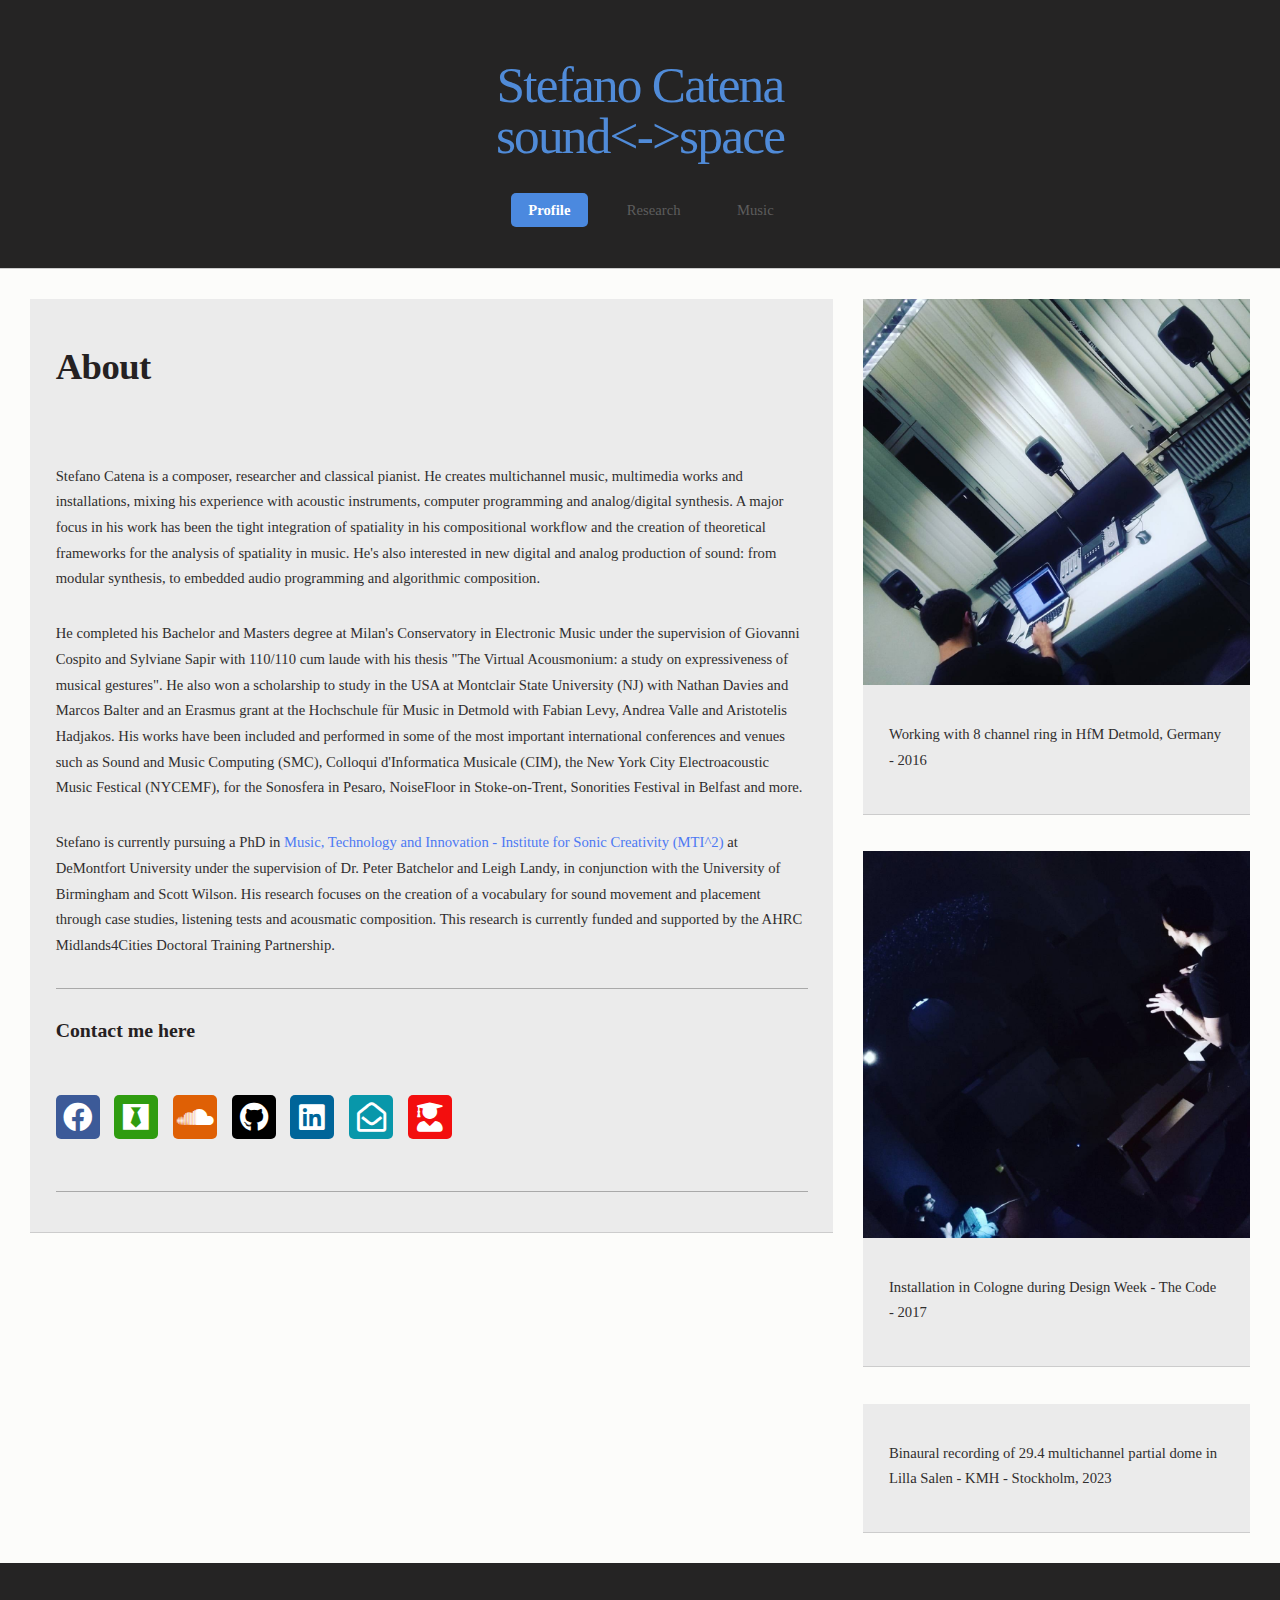
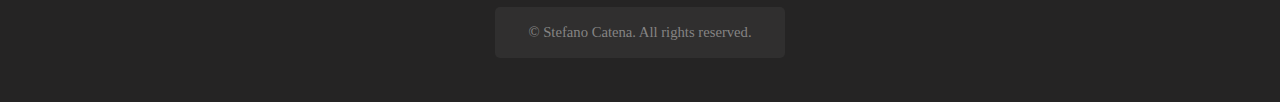
==== commit cb7ad7f5: "Update" ====
--- a/index.html
+++ b/index.html
@@ -47,12 +47,12 @@
 										<p>
 											Stefano Catena is a composer, researcher and classical pianist. He creates multichannel music, multimedia works and installations, mixing his experience with acoustic instruments, computer programming and analog/digital synthesis.
           A major focus in his work has been the tight integration of spatiality in his compositional workflow and the creation of theoretical frameworks for the analysis of spatiality in music. 
-          He's also interested in new digital and analog production of sound: from modular synthesis, to embedded audio programming and algoritmic composition.
+          He's also interested in new digital and analog production of sound: from modular synthesis, to embedded audio programming and algorithmic composition.
 										</p>
 										<p>
 											He completed his Bachelor and Masters degree at Milan's Conservatory in Electronic Music under the supervision of Giovanni Cospito and Sylviane Sapir with 110/110 cum laude with his thesis "The Virtual Acousmonium: a study on expressiveness of musical gestures". 
           He also won a scholarship to study in the USA at Montclair State University (NJ) with Nathan Davies and Marcos Balter and an Erasmus grant at the Hochschule für Music in Detmold with Fabian Levy, Andrea Valle and Aristotelis Hadjakos. 
-          His works have been included and performed in some of the most important international conferences and venues such as Sound and Music Computing (SMC), Colloqui d'Informatica Musicale (CIM), the New York City Electroacoustic Music Festical (NYCEMF) Nova Contemporary Music Meeting (NCMM) in Lisbon, NoiseFloor in Stoke-on-Trent, Sonorities Festival in Belfast and more.
+          His works have been included and performed in some of the most important international conferences and venues such as Sound and Music Computing (SMC), Colloqui d'Informatica Musicale (CIM), the New York City Electroacoustic Music Festical (NYCEMF), for the Sonosfera in Pesaro, NoiseFloor in Stoke-on-Trent, Sonorities Festival in Belfast and more.
 										</p>
 											<p>
 												Stefano is currently pursuing a PhD in <a href="https://www.dmu.ac.uk/research/research-faculties-and-institutes/technology/mtirc/mtirc.aspx">Music, Technology and Innovation - Institute for Sonic Creativity (MTI^2)</a> at DeMontfort University under the supervision of Dr. Peter Batchelor and Leigh Landy, in conjunction with the University of Birmingham and Scott Wilson. 
--- a/assets/css/main.css
+++ b/assets/css/main.css
@@ -2088,7 +2088,7 @@
 	}
 
 		#header h1 {
-			color: #3f7bce;
+			color: #508bd8;
 			font-weight: 300;
 			font-size: 3.5em;
 			letter-spacing: -0.035em;
@@ -2863,7 +2863,7 @@
 			}
 
 				#header h1 {
-					color: #0d2a81;
+					color: #508bd8;
 					font-weight: 400;
 					font-size: 1.75em;
 					letter-spacing: -0.035em;
@@ -2946,4 +2946,4 @@
 	color: white;
   }
 
-	}+	}
